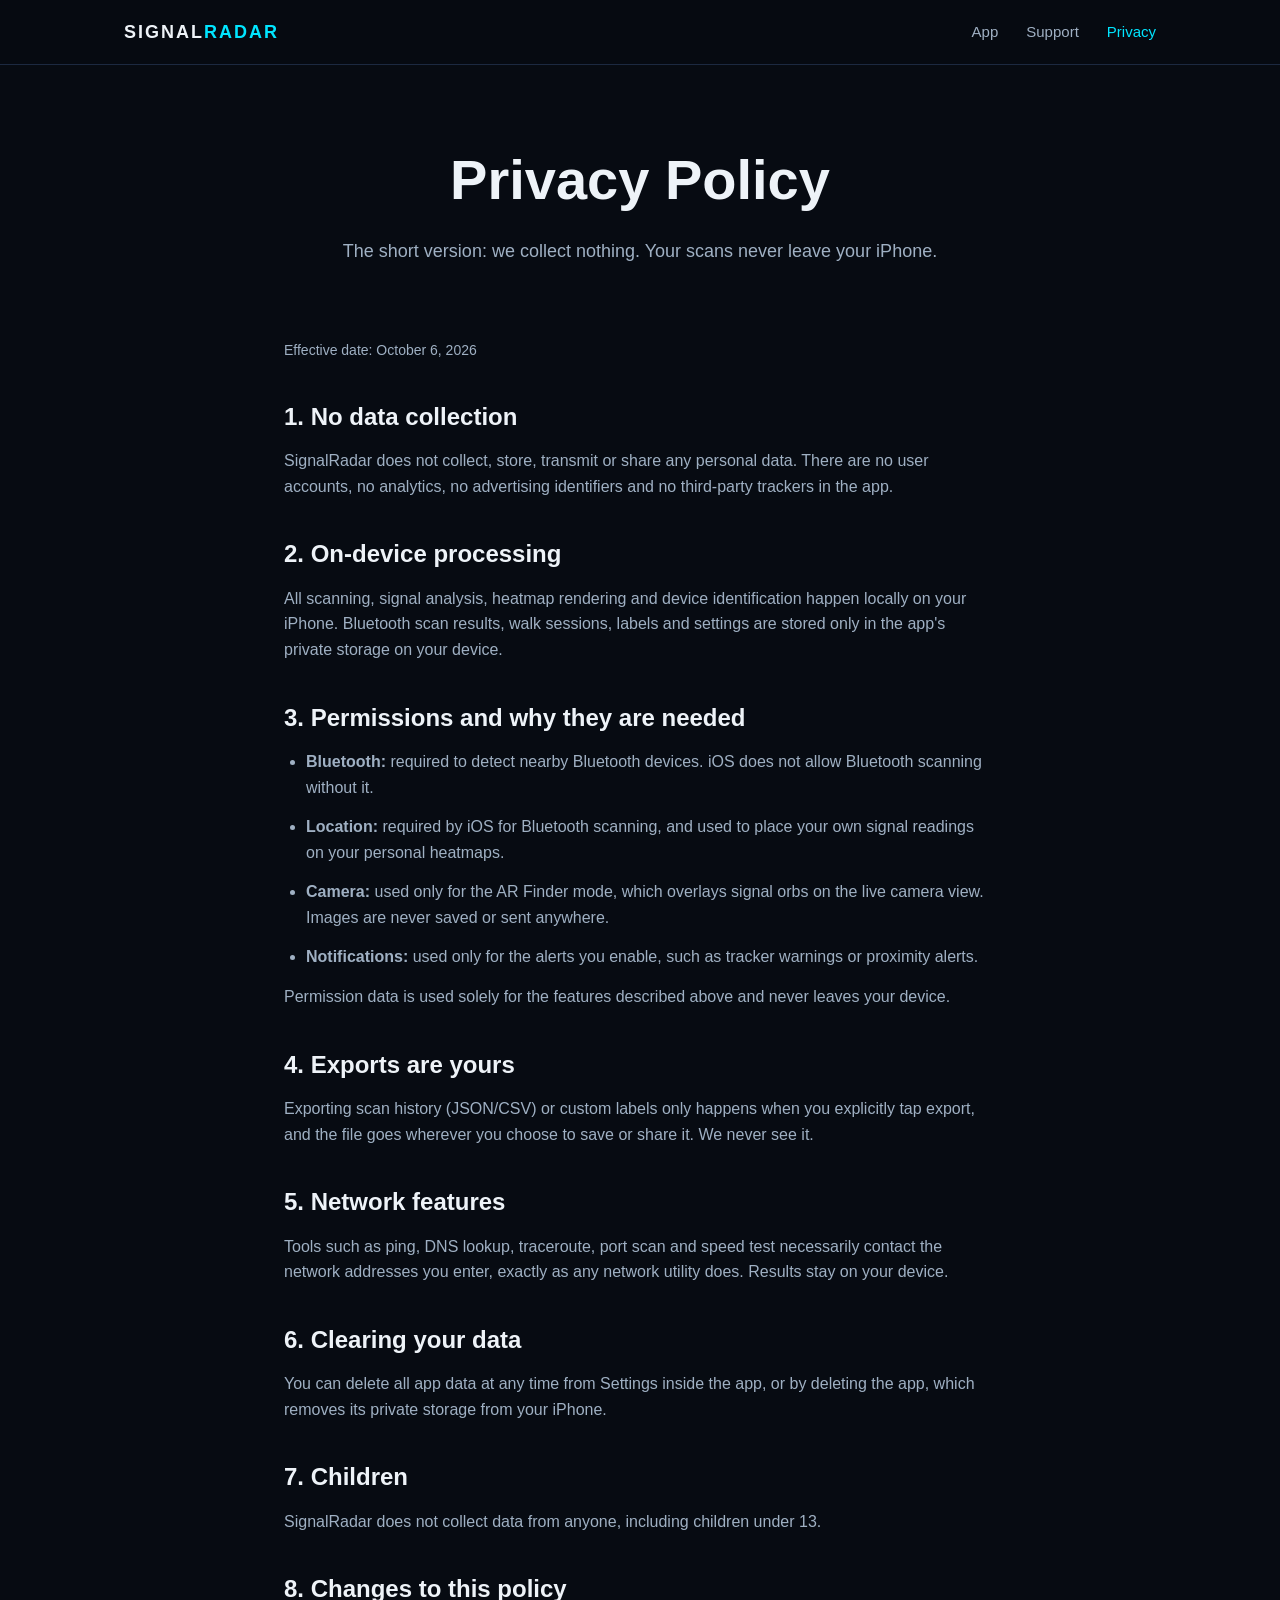
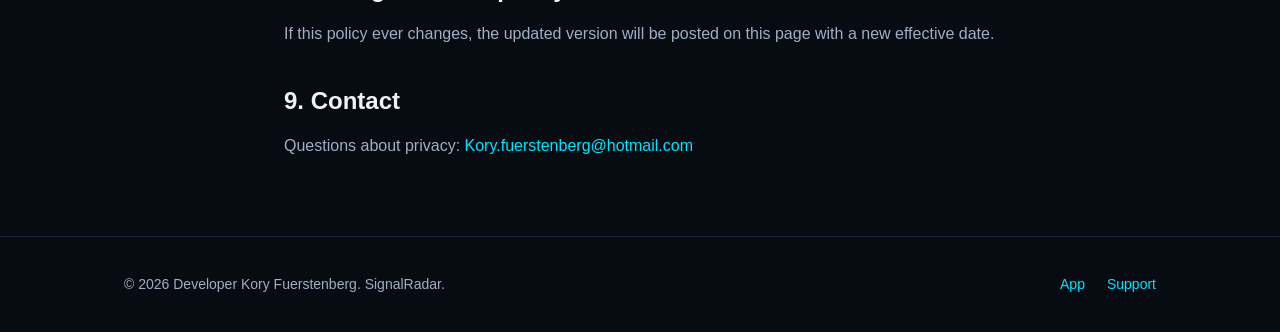
==== privacy.html @ 686ce092 "New landing page: multi-layer pulsing mesh radar with signal nodes and green grid" ====
<!DOCTYPE html>
<html lang="en">
<head>
<meta charset="UTF-8">
<meta name="viewport" content="width=device-width, initial-scale=1.0">
<title>SignalRadar Privacy Policy</title>
<meta name="description" content="SignalRadar privacy policy: no data collection, local-only processing, your scans never leave your device.">
<link rel="stylesheet" href="styles.css">
</head>
<body>
<nav><div class="wrap">
  <a class="brand" href="index.html">SIGNAL<span>RADAR</span></a>
  <ul>
    <li><a href="index.html">App</a></li>
    <li><a href="support.html">Support</a></li>
    <li><a href="privacy.html" class="active">Privacy</a></li>
  </ul>
</div></nav>

<div class="page-head wrap">
  <h1>Privacy Policy</h1>
  <p>The short version: we collect nothing. Your scans never leave your iPhone.</p>
</div>

<section><div class="wrap prose">
  <p class="updated">Effective date: October 6, 2026</p>

  <h2>1. No data collection</h2>
  <p>SignalRadar does not collect, store, transmit or share any personal data. There are no user accounts, no analytics, no advertising identifiers and no third-party trackers in the app.</p>

  <h2>2. On-device processing</h2>
  <p>All scanning, signal analysis, heatmap rendering and device identification happen locally on your iPhone. Bluetooth scan results, walk sessions, labels and settings are stored only in the app's private storage on your device.</p>

  <h2>3. Permissions and why they are needed</h2>
  <ul>
    <li><strong>Bluetooth:</strong> required to detect nearby Bluetooth devices. iOS does not allow Bluetooth scanning without it.</li>
    <li><strong>Location:</strong> required by iOS for Bluetooth scanning, and used to place your own signal readings on your personal heatmaps.</li>
    <li><strong>Camera:</strong> used only for the AR Finder mode, which overlays signal orbs on the live camera view. Images are never saved or sent anywhere.</li>
    <li><strong>Notifications:</strong> used only for the alerts you enable, such as tracker warnings or proximity alerts.</li>
  </ul>
  <p>Permission data is used solely for the features described above and never leaves your device.</p>

  <h2>4. Exports are yours</h2>
  <p>Exporting scan history (JSON/CSV) or custom labels only happens when you explicitly tap export, and the file goes wherever you choose to save or share it. We never see it.</p>

  <h2>5. Network features</h2>
  <p>Tools such as ping, DNS lookup, traceroute, port scan and speed test necessarily contact the network addresses you enter, exactly as any network utility does. Results stay on your device.</p>

  <h2>6. Clearing your data</h2>
  <p>You can delete all app data at any time from Settings inside the app, or by deleting the app, which removes its private storage from your iPhone.</p>

  <h2>7. Children</h2>
  <p>SignalRadar does not collect data from anyone, including children under 13.</p>

  <h2>8. Changes to this policy</h2>
  <p>If this policy ever changes, the updated version will be posted on this page with a new effective date.</p>

  <h2>9. Contact</h2>
  <p>Questions about privacy: <a href="mailto:Kory.fuerstenberg@hotmail.com">Kory.fuerstenberg@hotmail.com</a></p>
</div></section>

<footer><div class="wrap">
  <span>© 2026 Developer Kory Fuerstenberg. SignalRadar.</span>
  <ul>
    <li><a href="index.html">App</a></li>
    <li><a href="support.html">Support</a></li>
  </ul>
</div></footer>
</body>
</html>
---- styles.css ----
:root {
  --bg: #070b12;
  --bg2: #0b1220;
  --card: #101827;
  --cyan: #00e5ff;
  --text: #eef3f8;
  --muted: #9fb0c3;
  --line: #1c2940;
}
* { box-sizing: border-box; margin: 0; padding: 0; }
body {
  background: var(--bg);
  color: var(--text);
  font-family: -apple-system, BlinkMacSystemFont, "Segoe UI", Roboto, Helvetica, Arial, sans-serif;
  line-height: 1.6;
}
a { color: var(--cyan); text-decoration: none; }
a:hover { text-decoration: underline; }
.wrap { max-width: 1080px; margin: 0 auto; padding: 0 24px; }

/* nav */
nav { border-bottom: 1px solid var(--line); background: rgba(7,11,18,.9); position: sticky; top: 0; z-index: 10; }
nav .wrap { display: flex; align-items: center; justify-content: space-between; height: 64px; }
.brand { font-weight: 800; letter-spacing: 2px; font-size: 18px; color: var(--text); }
.brand span { color: var(--cyan); }
nav ul { display: flex; gap: 28px; list-style: none; }
nav ul a { color: var(--muted); font-size: 15px; }
nav ul a:hover, nav ul a.active { color: var(--cyan); }

/* hero */
.hero {
  text-align: center;
  padding: 90px 24px 70px;
  background:
    radial-gradient(600px 400px at 50% 20%, rgba(0,229,255,.12), transparent 70%),
    var(--bg);
}
.kicker { color: var(--cyan); letter-spacing: 4px; font-size: 13px; font-weight: 700; margin-bottom: 18px; }
.app-icon { width: 150px; height: 150px; border-radius: 34px; display: block; margin: 0 auto 28px; box-shadow: 0 18px 50px rgba(0,0,0,.55), 0 0 0 1px rgba(255,255,255,.08); }
.radar-demo { text-align: center; padding: 6px 20px 34px; }
#radarSphere { width: min(80vw, 430px); height: auto; display: block; margin: 0 auto; }
.demo-cap { color: var(--muted); font-size: 13px; letter-spacing: 3px; text-transform: uppercase; margin: 4px 0 0; }
.ad-film { text-align: center; padding: 8px 20px 30px; }
.ad-film h2 { margin-bottom: 18px; }
.ad-video { width: min(78vw, 340px); height: auto; border-radius: 18px; display: block; margin: 0 auto; box-shadow: 0 18px 50px rgba(0,0,0,.55), 0 0 0 1px rgba(255,255,255,.08); background: #000; }
.hero h1 { font-size: clamp(44px, 7vw, 84px); line-height: 1.05; font-weight: 800; letter-spacing: -1px; }
.hero p.sub { color: var(--muted); font-size: 20px; max-width: 640px; margin: 22px auto 34px; }
.btn {
  display: inline-block; background: var(--cyan); color: #04222a;
  font-weight: 700; padding: 14px 34px; border-radius: 999px; font-size: 17px;
}
.btn:hover { text-decoration: none; filter: brightness(1.1); }
.btn.ghost { background: transparent; color: var(--cyan); border: 1px solid var(--cyan); margin-left: 12px; }
.hero .note { margin-top: 18px; color: var(--muted); font-size: 14px; }

/* sections */
section { padding: 64px 0; }
section h2 { font-size: 34px; font-weight: 800; margin-bottom: 12px; text-align: center; }
section p.lead { color: var(--muted); text-align: center; max-width: 680px; margin: 0 auto 40px; font-size: 18px; }

/* feature grid */
.grid { display: grid; grid-template-columns: repeat(auto-fit, minmax(280px, 1fr)); gap: 20px; }
.card {
  background: var(--card); border: 1px solid var(--line); border-radius: 16px;
  padding: 28px; transition: border-color .2s;
}
.card:hover { border-color: var(--cyan); }
.card h3 { font-size: 19px; margin-bottom: 10px; color: var(--cyan); }
.card p, .card li { color: var(--muted); font-size: 15px; }
.card ul { padding-left: 18px; }

/* screenshots */
.shots { display: grid; grid-template-columns: repeat(auto-fit, minmax(180px, 1fr)); gap: 18px; }
.shots img {
  width: 100%; border-radius: 18px; border: 1px solid var(--line);
  box-shadow: 0 18px 40px rgba(0,0,0,.5);
}
.shots figure { margin: 0; }
.shots figcaption { text-align: center; color: var(--muted); font-size: 13px; margin-top: 8px; }

/* spotlight */
.spotlight { background: var(--bg2); border-top: 1px solid var(--line); border-bottom: 1px solid var(--line); }
.spotlight .wrap { display: grid; grid-template-columns: 1fr 1fr; gap: 48px; align-items: center; }
.spotlight img { width: 100%; max-width: 340px; border-radius: 24px; border: 1px solid var(--line); justify-self: center;
  box-shadow: 0 24px 60px rgba(0,229,255,.12); }
.spotlight h2 { text-align: left; }
.spotlight ul { list-style: none; margin-top: 18px; }
.spotlight li { padding: 8px 0 8px 30px; position: relative; color: var(--muted); }
.spotlight li::before { content: "▸"; color: var(--cyan); position: absolute; left: 8px; }

/* faq */
.faq details { background: var(--card); border: 1px solid var(--line); border-radius: 12px; padding: 18px 22px; margin-bottom: 12px; }
.faq summary { font-weight: 700; cursor: pointer; font-size: 17px; }
.faq details p { color: var(--muted); margin-top: 10px; font-size: 15px; }

/* contact box */
.contact-box {
  background: var(--card); border: 1px solid var(--cyan); border-radius: 16px;
  padding: 36px; text-align: center; max-width: 640px; margin: 0 auto;
}
.contact-box .email { font-size: 22px; font-weight: 700; }

/* prose (privacy) */
.prose { max-width: 760px; margin: 0 auto; }
.prose h2 { text-align: left; margin: 36px 0 12px; font-size: 24px; }
.prose p, .prose li { color: var(--muted); margin-bottom: 14px; font-size: 16px; }
.prose ul { padding-left: 22px; }
.prose .updated { color: var(--muted); font-size: 14px; margin-bottom: 8px; }
.page-head { padding: 70px 24px 10px; text-align: center; }
.page-head h1 { font-size: clamp(36px, 5vw, 56px); font-weight: 800; }
.page-head p { color: var(--muted); margin-top: 12px; font-size: 18px; }

footer { border-top: 1px solid var(--line); padding: 36px 0; color: var(--muted); font-size: 14px; }
footer .wrap { display: flex; justify-content: space-between; flex-wrap: wrap; gap: 16px; }
footer ul { display: flex; gap: 22px; list-style: none; }

@media (max-width: 720px) {
  .spotlight .wrap { grid-template-columns: 1fr; }
  .spotlight h2 { text-align: center; }
  nav ul { gap: 16px; }
}
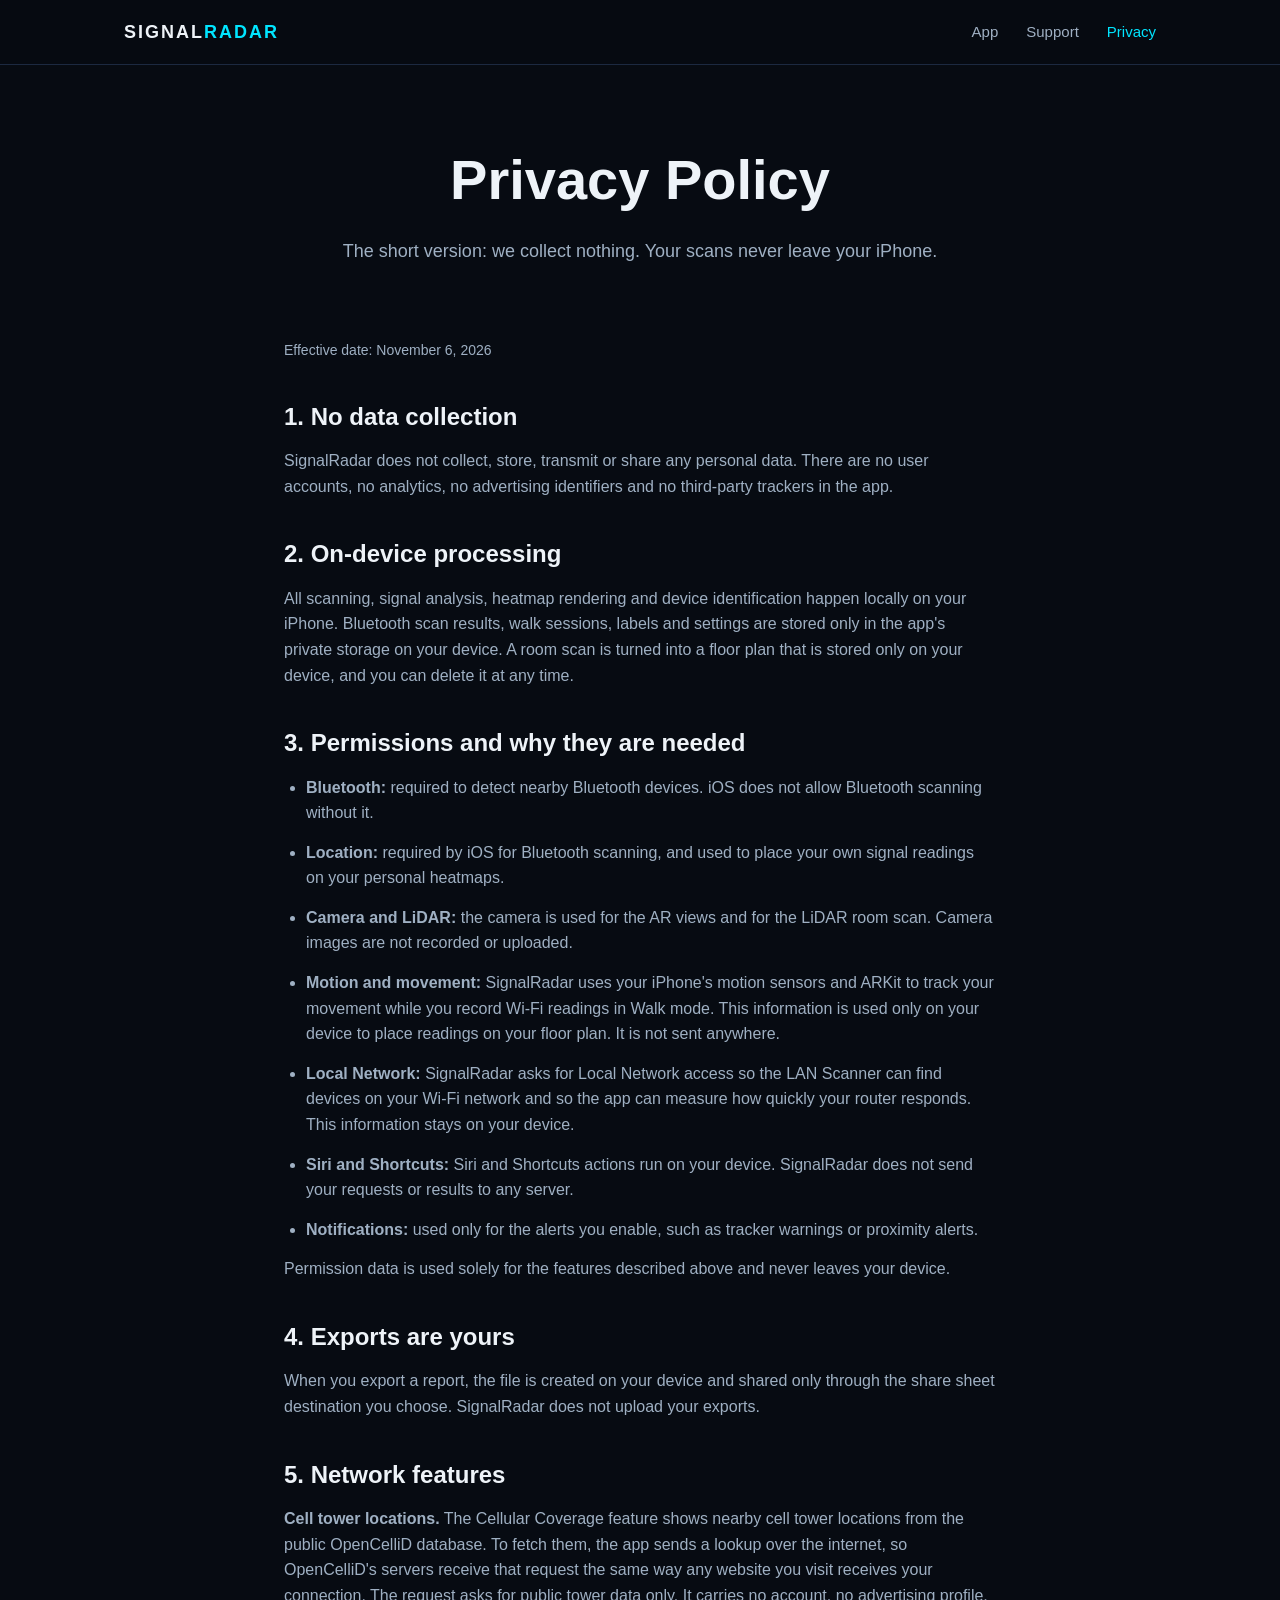
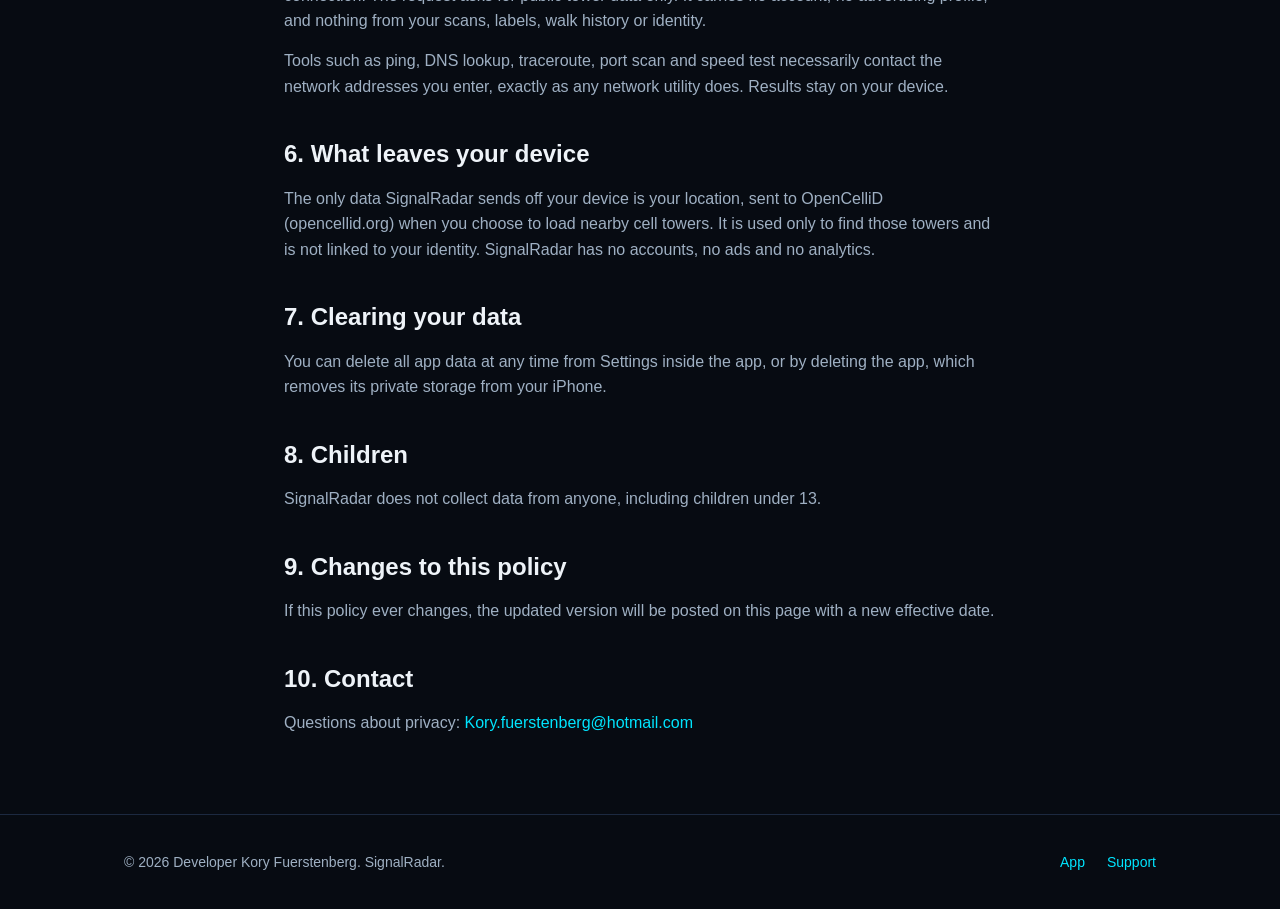
==== commit 5baabd36: "Update privacy policy: Motion, Camera/LiDAR, Local Network, Siri/Shortcuts, exports, what leaves dev" ====
--- a/privacy.html
+++ b/privacy.html
@@ -23,39 +23,46 @@
 </div>
 
 <section><div class="wrap prose">
-  <p class="updated">Effective date: October 6, 2026</p>
+  <p class="updated">Effective date: November 6, 2026</p>
 
   <h2>1. No data collection</h2>
   <p>SignalRadar does not collect, store, transmit or share any personal data. There are no user accounts, no analytics, no advertising identifiers and no third-party trackers in the app.</p>
 
   <h2>2. On-device processing</h2>
-  <p>All scanning, signal analysis, heatmap rendering and device identification happen locally on your iPhone. Bluetooth scan results, walk sessions, labels and settings are stored only in the app's private storage on your device.</p>
+  <p>All scanning, signal analysis, heatmap rendering and device identification happen locally on your iPhone. Bluetooth scan results, walk sessions, labels and settings are stored only in the app's private storage on your device. A room scan is turned into a floor plan that is stored only on your device, and you can delete it at any time.</p>
 
   <h2>3. Permissions and why they are needed</h2>
   <ul>
     <li><strong>Bluetooth:</strong> required to detect nearby Bluetooth devices. iOS does not allow Bluetooth scanning without it.</li>
     <li><strong>Location:</strong> required by iOS for Bluetooth scanning, and used to place your own signal readings on your personal heatmaps.</li>
-    <li><strong>Camera:</strong> used only for the AR Finder mode, which overlays signal orbs on the live camera view. Images are never saved or sent anywhere.</li>
+    <li><strong>Camera and LiDAR:</strong> the camera is used for the AR views and for the LiDAR room scan. Camera images are not recorded or uploaded.</li>
+    <li><strong>Motion and movement:</strong> SignalRadar uses your iPhone's motion sensors and ARKit to track your movement while you record Wi-Fi readings in Walk mode. This information is used only on your device to place readings on your floor plan. It is not sent anywhere.</li>
+    <li><strong>Local Network:</strong> SignalRadar asks for Local Network access so the LAN Scanner can find devices on your Wi-Fi network and so the app can measure how quickly your router responds. This information stays on your device.</li>
+    <li><strong>Siri and Shortcuts:</strong> Siri and Shortcuts actions run on your device. SignalRadar does not send your requests or results to any server.</li>
     <li><strong>Notifications:</strong> used only for the alerts you enable, such as tracker warnings or proximity alerts.</li>
   </ul>
   <p>Permission data is used solely for the features described above and never leaves your device.</p>
 
   <h2>4. Exports are yours</h2>
-  <p>Exporting scan history (JSON/CSV) or custom labels only happens when you explicitly tap export, and the file goes wherever you choose to save or share it. We never see it.</p>
+  <p>When you export a report, the file is created on your device and shared only through the share sheet destination you choose. SignalRadar does not upload your exports.</p>
 
   <h2>5. Network features</h2>
+  <p><strong>Cell tower locations.</strong> The Cellular Coverage feature shows nearby cell tower locations from the public OpenCelliD database. To fetch them, the app sends a lookup over the internet, so OpenCelliD's servers receive that request the same way any website you visit receives your connection. The request asks for public tower data only. It carries no account, no advertising profile, and nothing from your scans, labels, walk history or identity.</p>
   <p>Tools such as ping, DNS lookup, traceroute, port scan and speed test necessarily contact the network addresses you enter, exactly as any network utility does. Results stay on your device.</p>
 
-  <h2>6. Clearing your data</h2>
+  <h2>6. What leaves your device</h2>
+  <p>The only data SignalRadar sends off your device is your location, sent to OpenCelliD (opencellid.org) when you choose to load nearby cell towers. It is used only to find those towers and is not linked to your identity. SignalRadar has no accounts, no ads and no analytics.</p>
+
+  <h2>7. Clearing your data</h2>
   <p>You can delete all app data at any time from Settings inside the app, or by deleting the app, which removes its private storage from your iPhone.</p>
 
-  <h2>7. Children</h2>
+  <h2>8. Children</h2>
   <p>SignalRadar does not collect data from anyone, including children under 13.</p>
 
-  <h2>8. Changes to this policy</h2>
+  <h2>9. Changes to this policy</h2>
   <p>If this policy ever changes, the updated version will be posted on this page with a new effective date.</p>
 
-  <h2>9. Contact</h2>
+  <h2>10. Contact</h2>
   <p>Questions about privacy: <a href="mailto:Kory.fuerstenberg@hotmail.com">Kory.fuerstenberg@hotmail.com</a></p>
 </div></section>
 
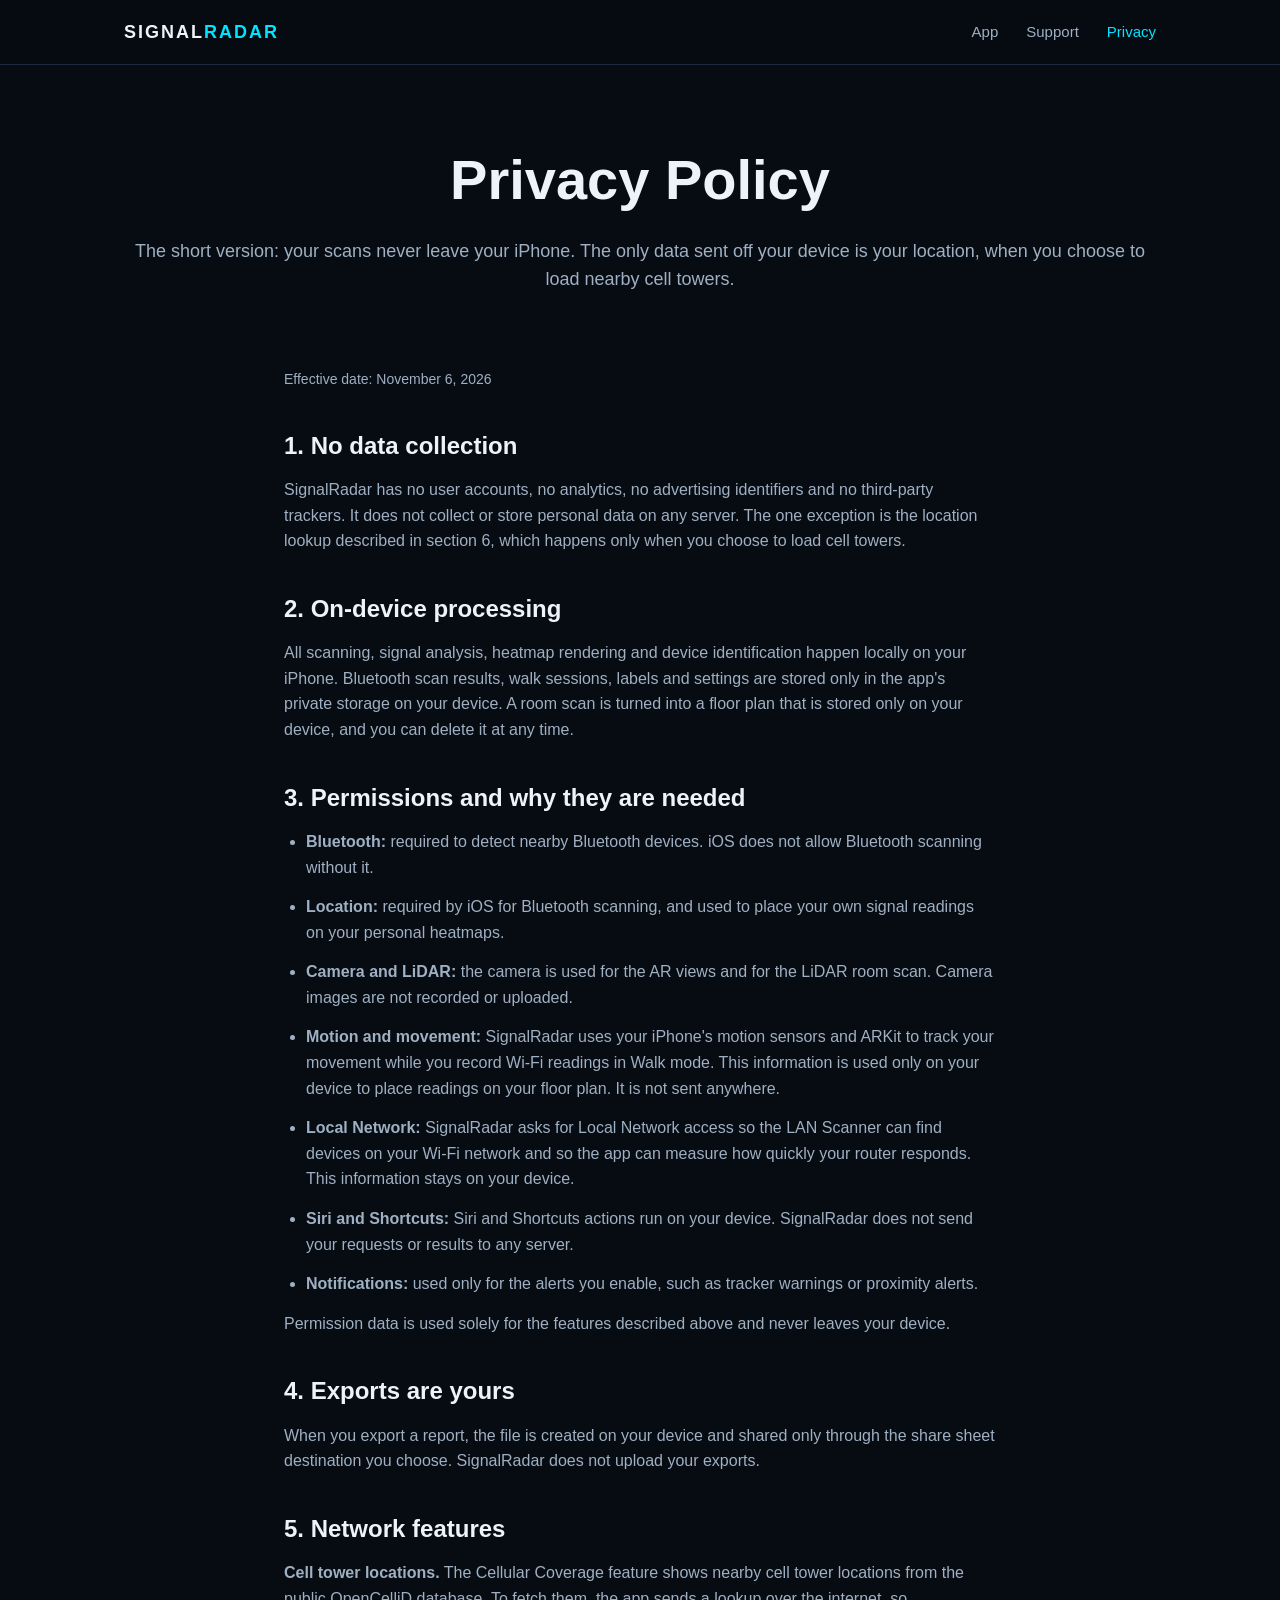
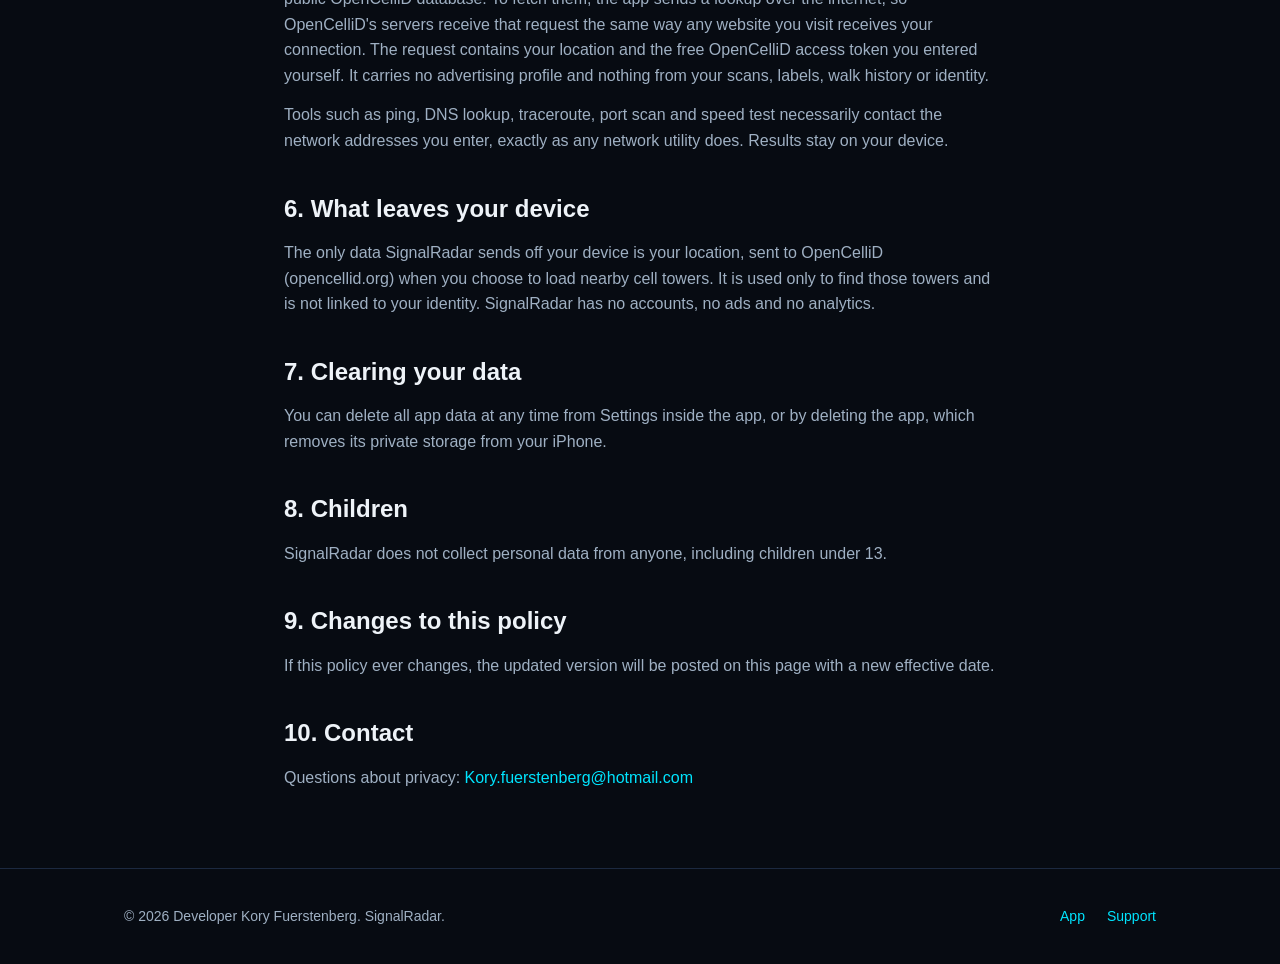
==== commit 4e60cb45: "Fix privacy contradiction: location to OpenCelliD is the one exception to no-collection claims" ====
--- a/privacy.html
+++ b/privacy.html
@@ -4,7 +4,7 @@
 <meta charset="UTF-8">
 <meta name="viewport" content="width=device-width, initial-scale=1.0">
 <title>SignalRadar Privacy Policy</title>
-<meta name="description" content="SignalRadar privacy policy: no data collection, local-only processing, your scans never leave your device.">
+<meta name="description" content="SignalRadar privacy policy: your scans never leave your device, location is sent only for cell tower lookups you choose.">
 <link rel="stylesheet" href="styles.css">
 </head>
 <body>
@@ -19,14 +19,14 @@
 
 <div class="page-head wrap">
   <h1>Privacy Policy</h1>
-  <p>The short version: we collect nothing. Your scans never leave your iPhone.</p>
+  <p>The short version: your scans never leave your iPhone. The only data sent off your device is your location, when you choose to load nearby cell towers.</p>
 </div>
 
 <section><div class="wrap prose">
   <p class="updated">Effective date: November 6, 2026</p>
 
   <h2>1. No data collection</h2>
-  <p>SignalRadar does not collect, store, transmit or share any personal data. There are no user accounts, no analytics, no advertising identifiers and no third-party trackers in the app.</p>
+  <p>SignalRadar has no user accounts, no analytics, no advertising identifiers and no third-party trackers. It does not collect or store personal data on any server. The one exception is the location lookup described in section 6, which happens only when you choose to load cell towers.</p>
 
   <h2>2. On-device processing</h2>
   <p>All scanning, signal analysis, heatmap rendering and device identification happen locally on your iPhone. Bluetooth scan results, walk sessions, labels and settings are stored only in the app's private storage on your device. A room scan is turned into a floor plan that is stored only on your device, and you can delete it at any time.</p>
@@ -47,7 +47,7 @@
   <p>When you export a report, the file is created on your device and shared only through the share sheet destination you choose. SignalRadar does not upload your exports.</p>
 
   <h2>5. Network features</h2>
-  <p><strong>Cell tower locations.</strong> The Cellular Coverage feature shows nearby cell tower locations from the public OpenCelliD database. To fetch them, the app sends a lookup over the internet, so OpenCelliD's servers receive that request the same way any website you visit receives your connection. The request asks for public tower data only. It carries no account, no advertising profile, and nothing from your scans, labels, walk history or identity.</p>
+  <p><strong>Cell tower locations.</strong> The Cellular Coverage feature shows nearby cell tower locations from the public OpenCelliD database. To fetch them, the app sends a lookup over the internet, so OpenCelliD's servers receive that request the same way any website you visit receives your connection. The request contains your location and the free OpenCelliD access token you entered yourself. It carries no advertising profile and nothing from your scans, labels, walk history or identity.</p>
   <p>Tools such as ping, DNS lookup, traceroute, port scan and speed test necessarily contact the network addresses you enter, exactly as any network utility does. Results stay on your device.</p>
 
   <h2>6. What leaves your device</h2>
@@ -57,7 +57,7 @@
   <p>You can delete all app data at any time from Settings inside the app, or by deleting the app, which removes its private storage from your iPhone.</p>
 
   <h2>8. Children</h2>
-  <p>SignalRadar does not collect data from anyone, including children under 13.</p>
+  <p>SignalRadar does not collect personal data from anyone, including children under 13.</p>
 
   <h2>9. Changes to this policy</h2>
   <p>If this policy ever changes, the updated version will be posted on this page with a new effective date.</p>
